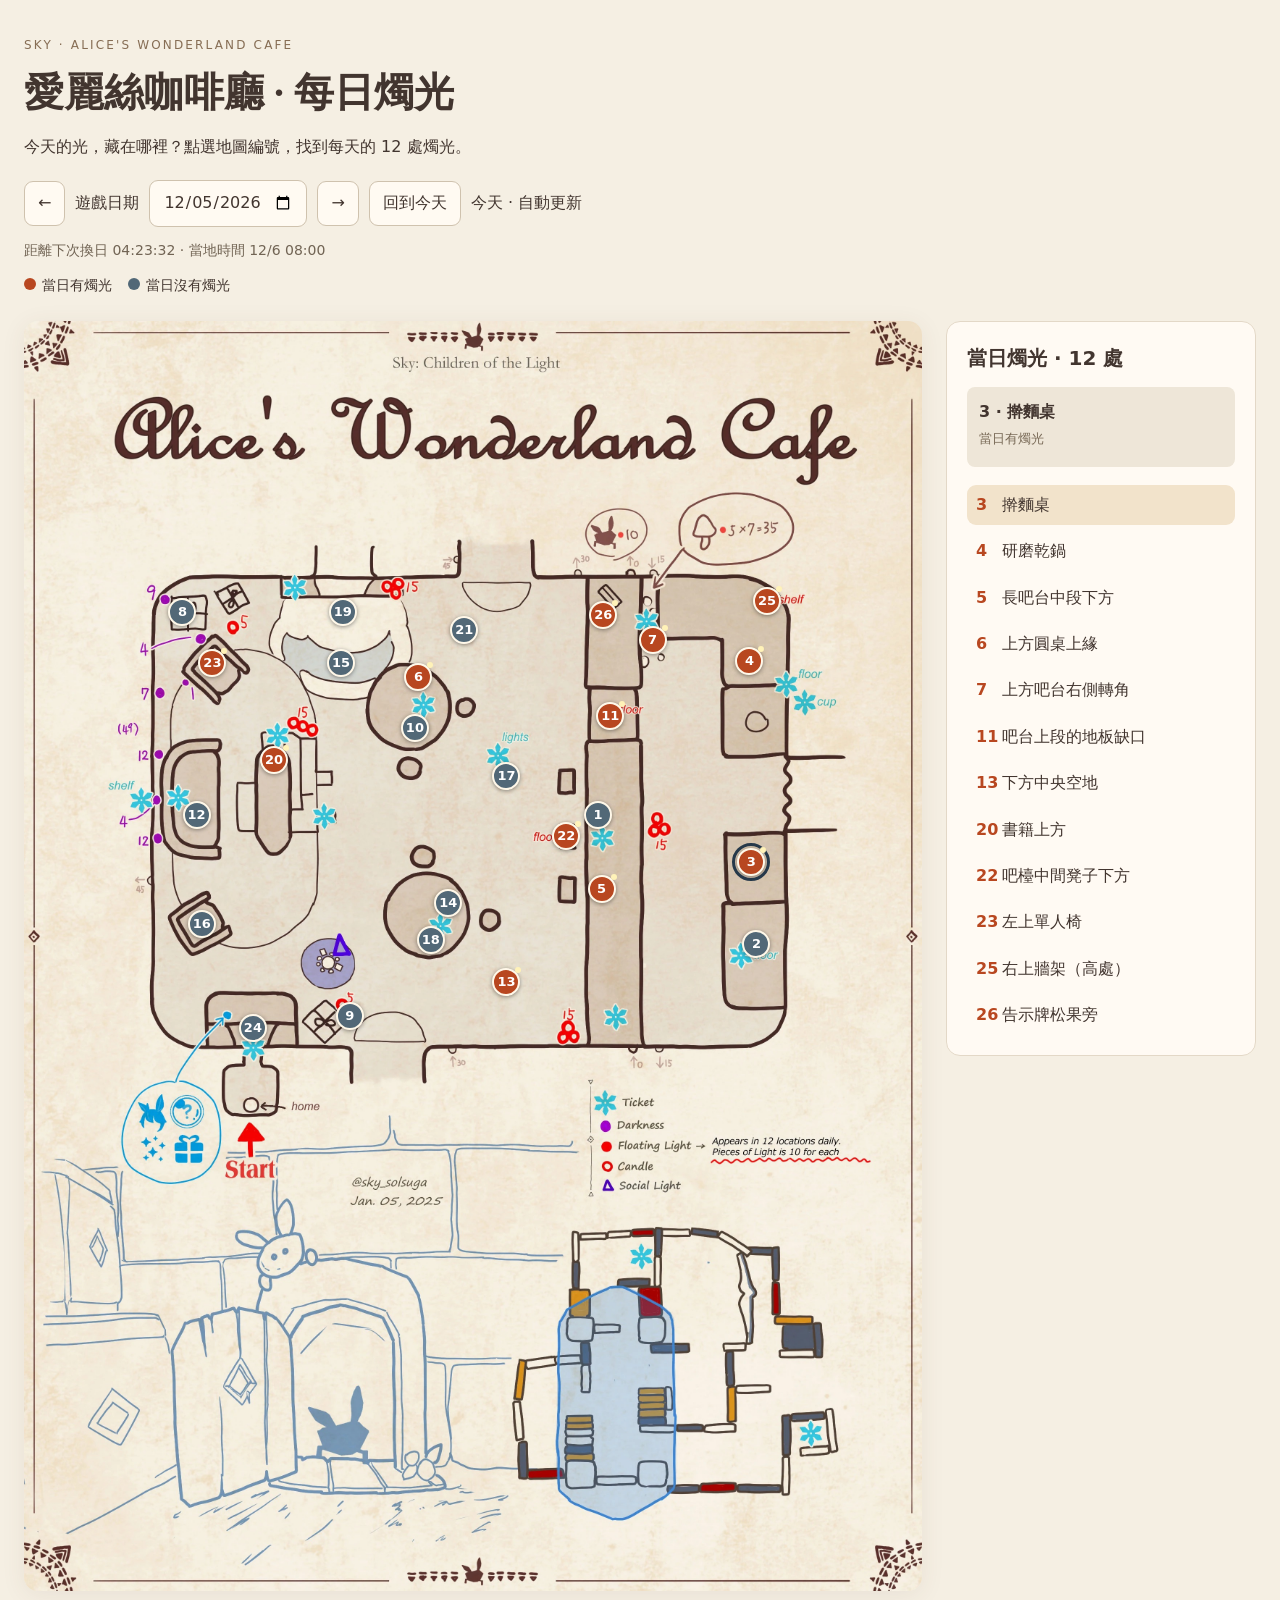
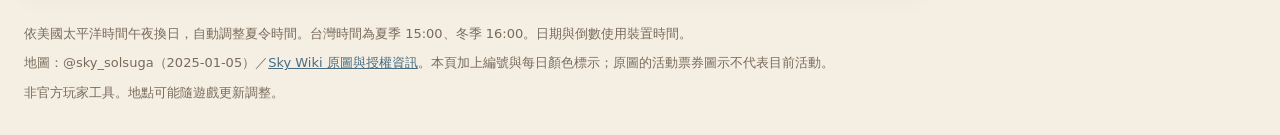
==== index.html @ b9250e4a "feat: create standalone public daily candle website Co-authored-by: Codex <codex@openai.com>" ====
<!doctype html>
<html lang="zh-Hant"><head><meta charset="utf-8"><meta name="viewport" content="width=device-width,initial-scale=1"><meta name="theme-color" content="#f5efe3"><meta name="description" content="查看光遇愛麗絲咖啡廳每天的燭光位置，依遊戲換日自動更新。"><title>愛麗絲咖啡廳 · 每日燭光</title>
<style>
:root{color-scheme:light;--ink:#42352f;--orange:#b84720;--muted:#526877}*{box-sizing:border-box}body{margin:0;background:#f5efe3;color:var(--ink);font:16px/1.65 system-ui,-apple-system,sans-serif}header,main,footer{max-width:1320px;margin:auto;padding:24px}header{padding-top:36px}.eyebrow{letter-spacing:.18em;font-size:12px;color:#866d54}h1{font-family:Georgia,serif;font-size:clamp(26px,4vw,40px);margin:4px 0 8px}p{margin:8px 0}.toolbar{display:flex;flex-wrap:wrap;gap:10px;align-items:center;margin-top:20px}button,input{font:inherit}button{cursor:pointer}button,input[type=date]{border:1px solid #cfc2ae;border-radius:9px;background:#fffaf2;color:var(--ink);padding:8px 13px}button:hover{background:#f0e3ca}button:focus-visible,input:focus-visible{outline:3px solid #2878a4;outline-offset:3px}.clock{font-size:14px;color:#716454;margin-top:12px}main{display:grid;grid-template-columns:minmax(0,1fr) 310px;gap:24px;padding-top:0}.map{position:relative;align-self:start;border-radius:14px;overflow:hidden;box-shadow:0 4px 25px #57422d14}.map img{display:block;width:100%}.pin{position:absolute;transform:translate(-50%,-50%);border:2px solid #fff8e9;border-radius:50%;width:28px;height:28px;padding:0;background:var(--muted);color:white;font-size:13px;font-weight:750;box-shadow:0 1px 4px #0006;line-height:24px}.pin.on{background:var(--orange)}.pin.on:hover{background:#8c3517}.pin:not(.on):hover{background:#344c5c}.pin.focused{outline:3px solid #26394a;outline-offset:2px;z-index:2}.pin.on::after{content:'';position:absolute;width:6px;height:6px;background:#fff2b8;border-radius:50%;top:-3px;right:-3px}.legend{display:flex;gap:16px;flex-wrap:wrap;font-size:14px;margin-top:12px}.dot{display:inline-block;width:12px;height:12px;border-radius:50%;margin-right:6px;background:var(--muted)}.dot.on{background:var(--orange)}aside{align-self:start;position:sticky;top:16px;background:#fffaf3;border:1px solid #e3d8c7;border-radius:14px;padding:20px}h2{font-size:20px;margin:0 0 12px}#detail{background:#eee6d8;padding:12px;border-radius:8px;margin-bottom:18px;min-height:80px}#detail strong{display:block}#detail span,.small{font-size:13px;color:#786956}.locations{display:grid;gap:6px}.locations button{text-align:left;border-color:transparent;background:transparent;padding:6px 8px}.locations button:hover,.locations button.chosen{background:#f2e3cb}.badge{display:inline-block;min-width:26px;color:var(--orange);font-weight:700}footer{font-size:13px;color:#796b5b;padding-top:0}a{color:#486c80}noscript{display:block;padding:24px}@media(max-width:760px){header,main,footer{padding-left:14px;padding-right:14px}main{grid-template-columns:1fr}aside{position:static}.locations{grid-template-columns:1fr 1fr}.pin{width:24px;height:24px;font-size:11px;line-height:20px}.toolbar{gap:7px}.toolbar button{padding:8px 10px}}
</style></head><body><header><div class="eyebrow">SKY · ALICE'S WONDERLAND CAFE</div><h1>愛麗絲咖啡廳 · 每日燭光</h1><p>今天的光，藏在哪裡？點選地圖編號，找到每天的 12 處燭光。</p>
<div class="toolbar"><button id="prev" aria-label="前一天">←</button><label for="date">遊戲日期</label><input type="date" id="date" min="2025-01-01" max="2099-12-31"><button id="next" aria-label="後一天">→</button><button id="today">回到今天</button><span id="mode"></span></div><div class="clock" id="clock" role="timer"></div><div class="legend"><span><i class="dot on"></i>當日有燭光</span><span><i class="dot"></i>當日沒有燭光</span></div></header>
<noscript>請啟用 JavaScript，以查看日期與當日燭光位置。</noscript><main><div class="map" id="map"><img src="[data-uri]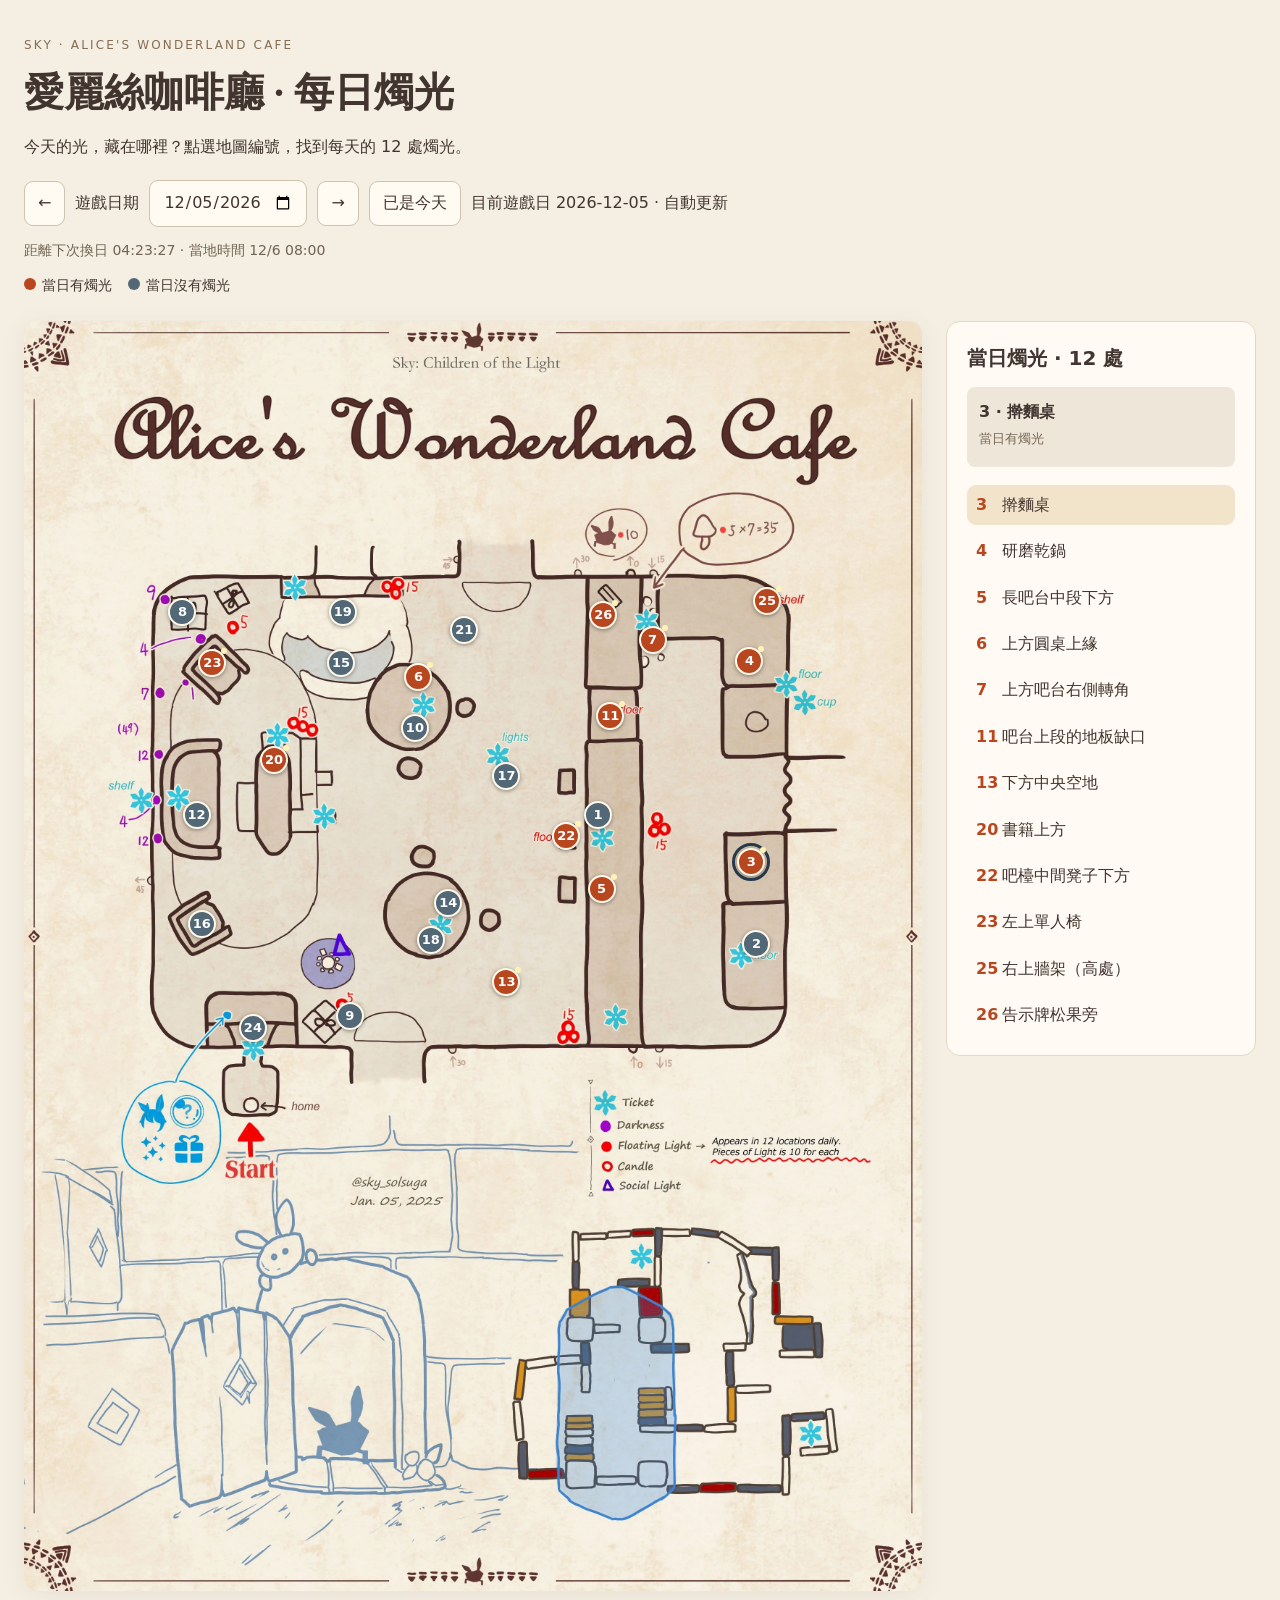
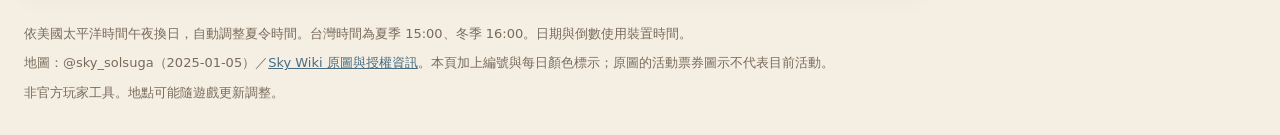
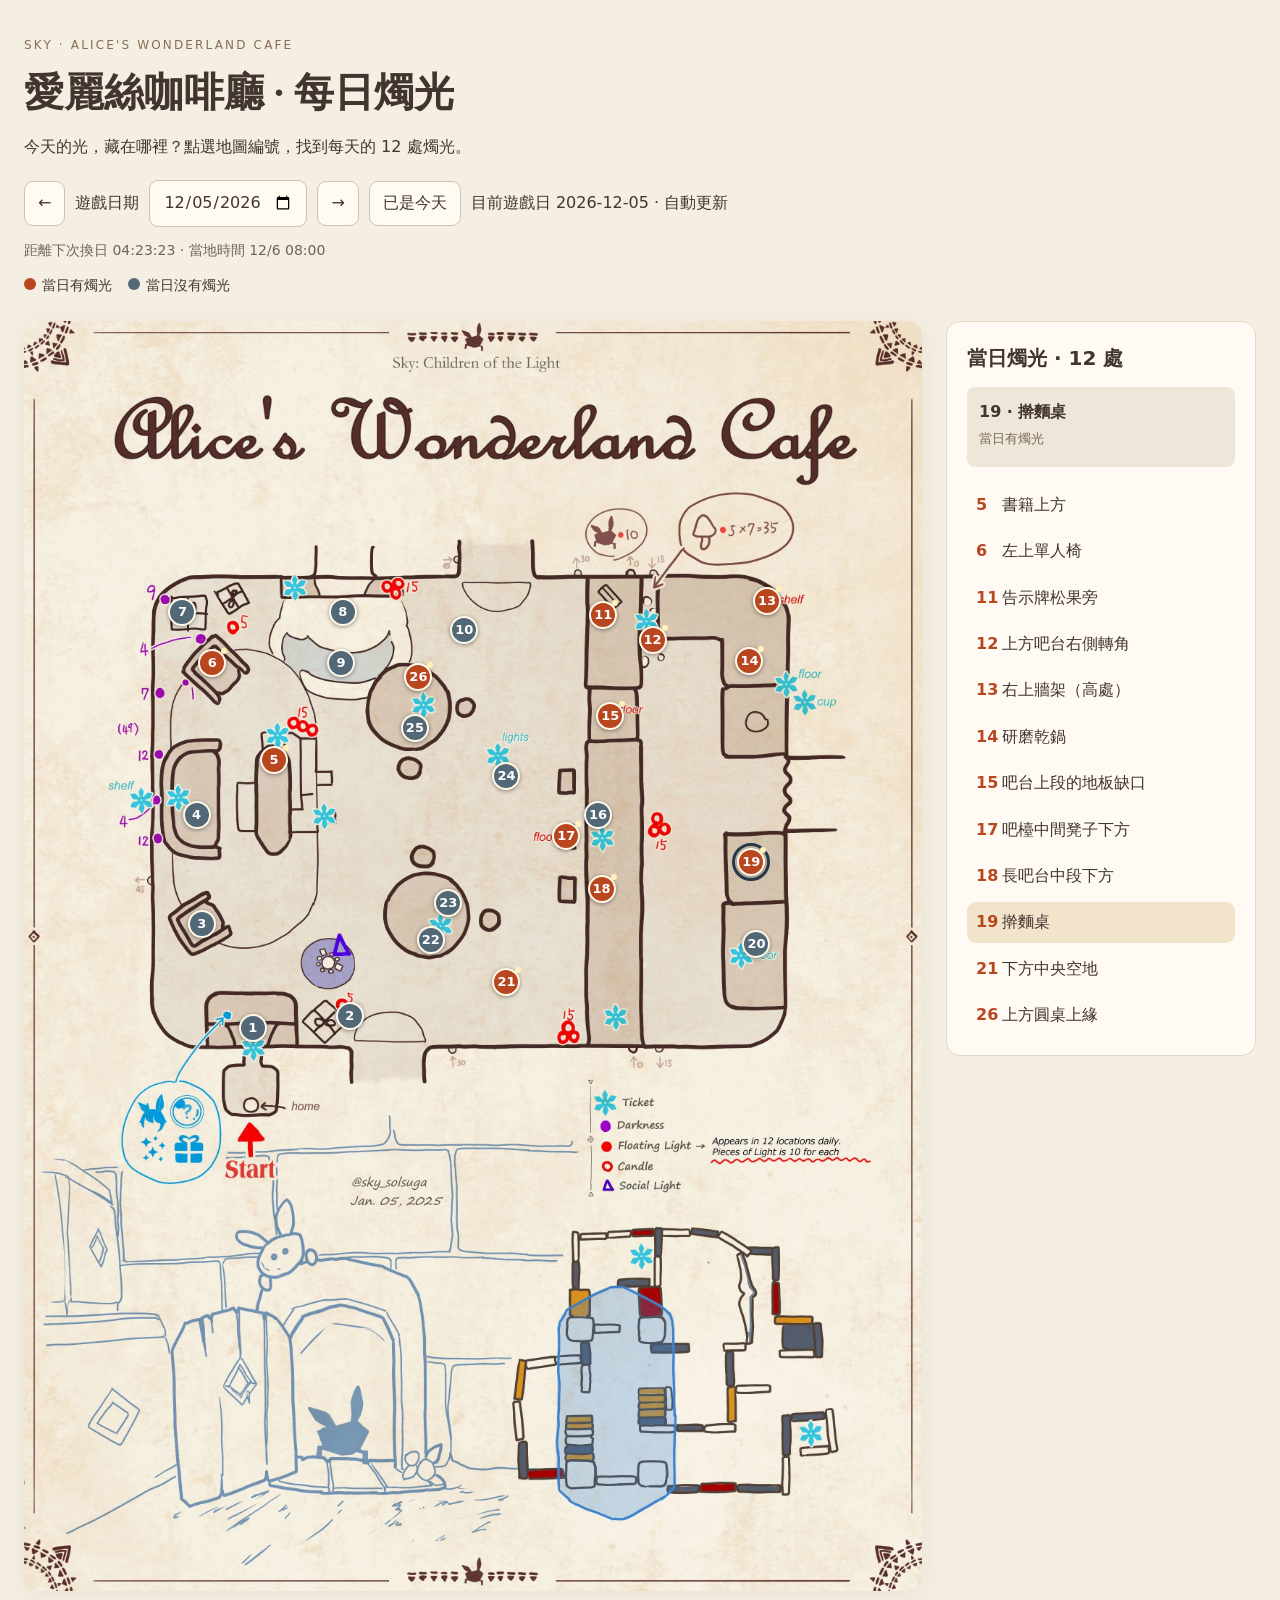
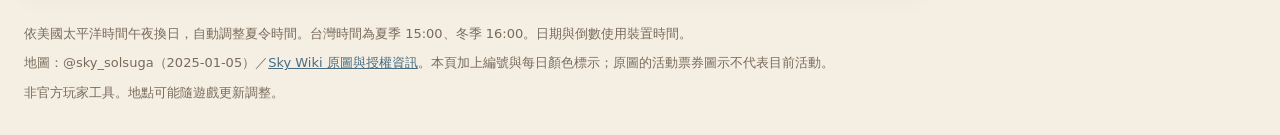
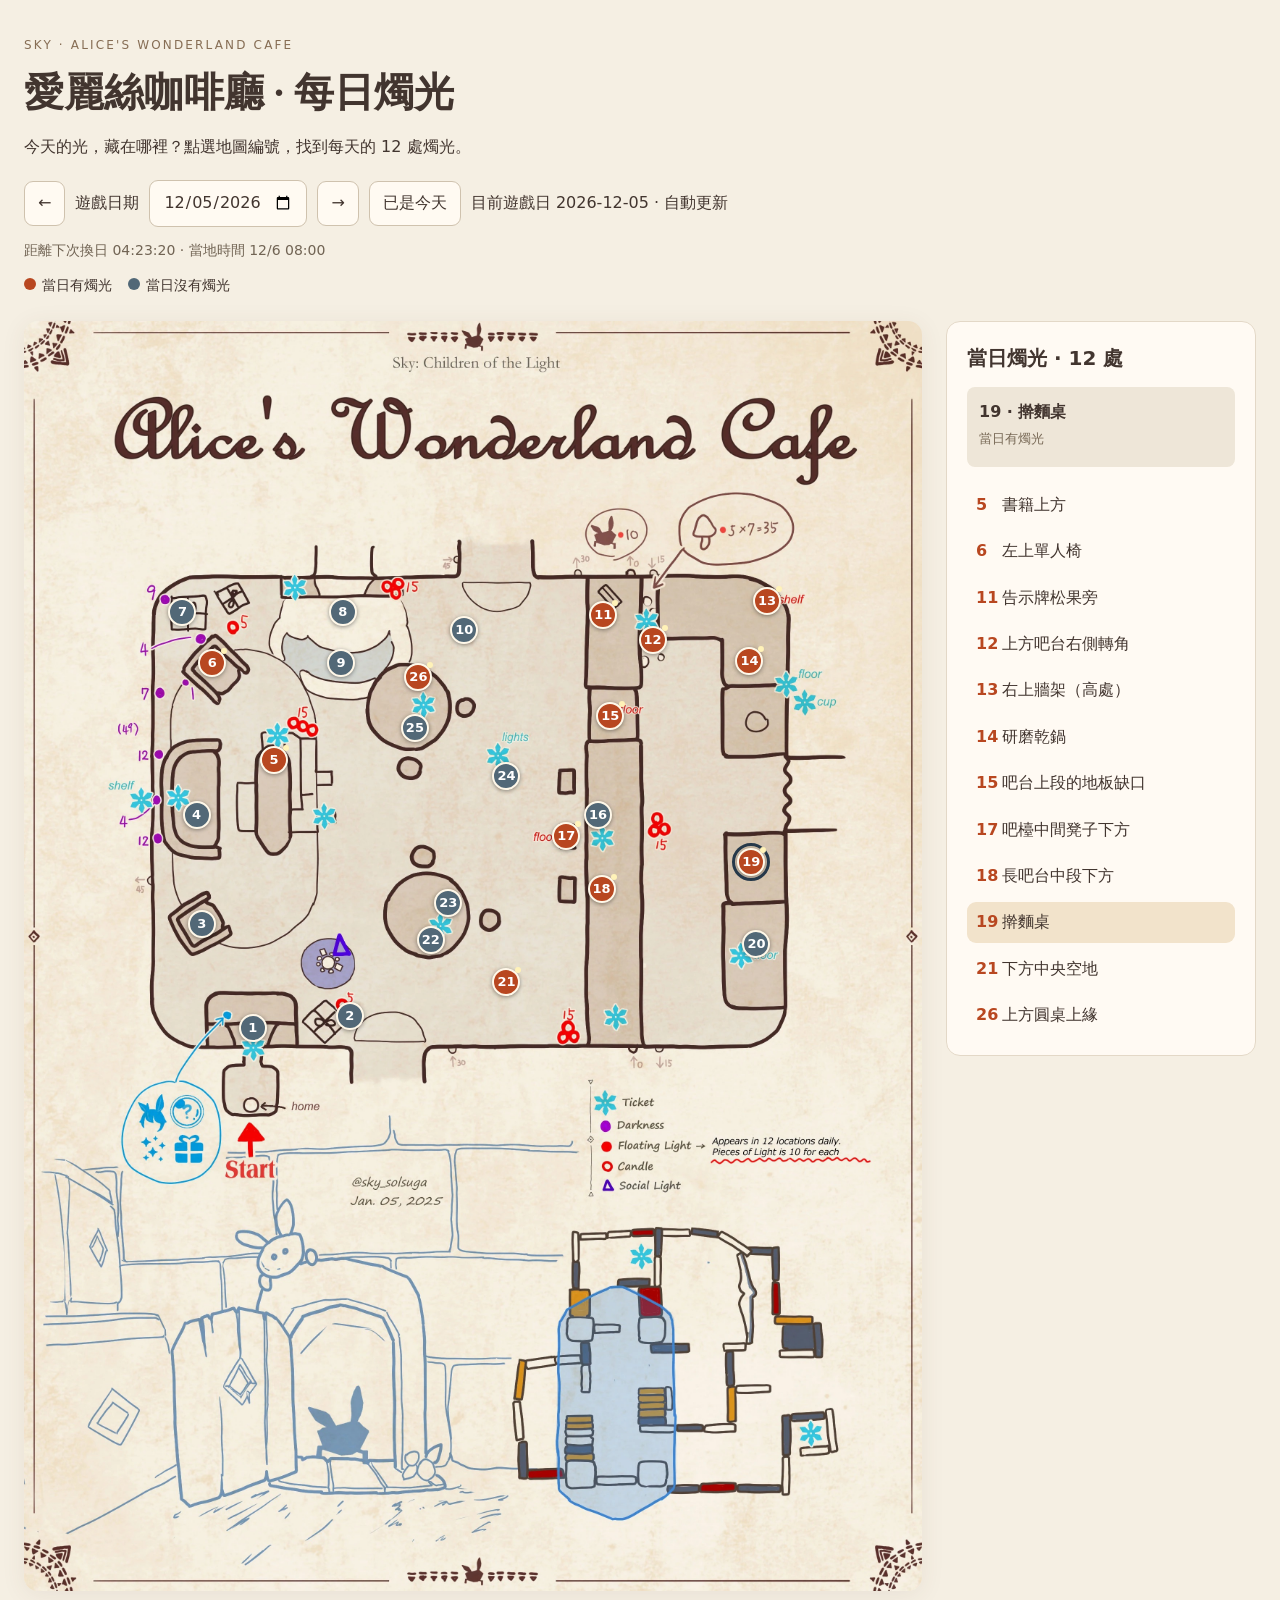
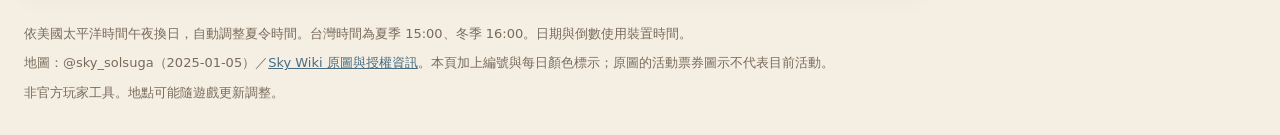
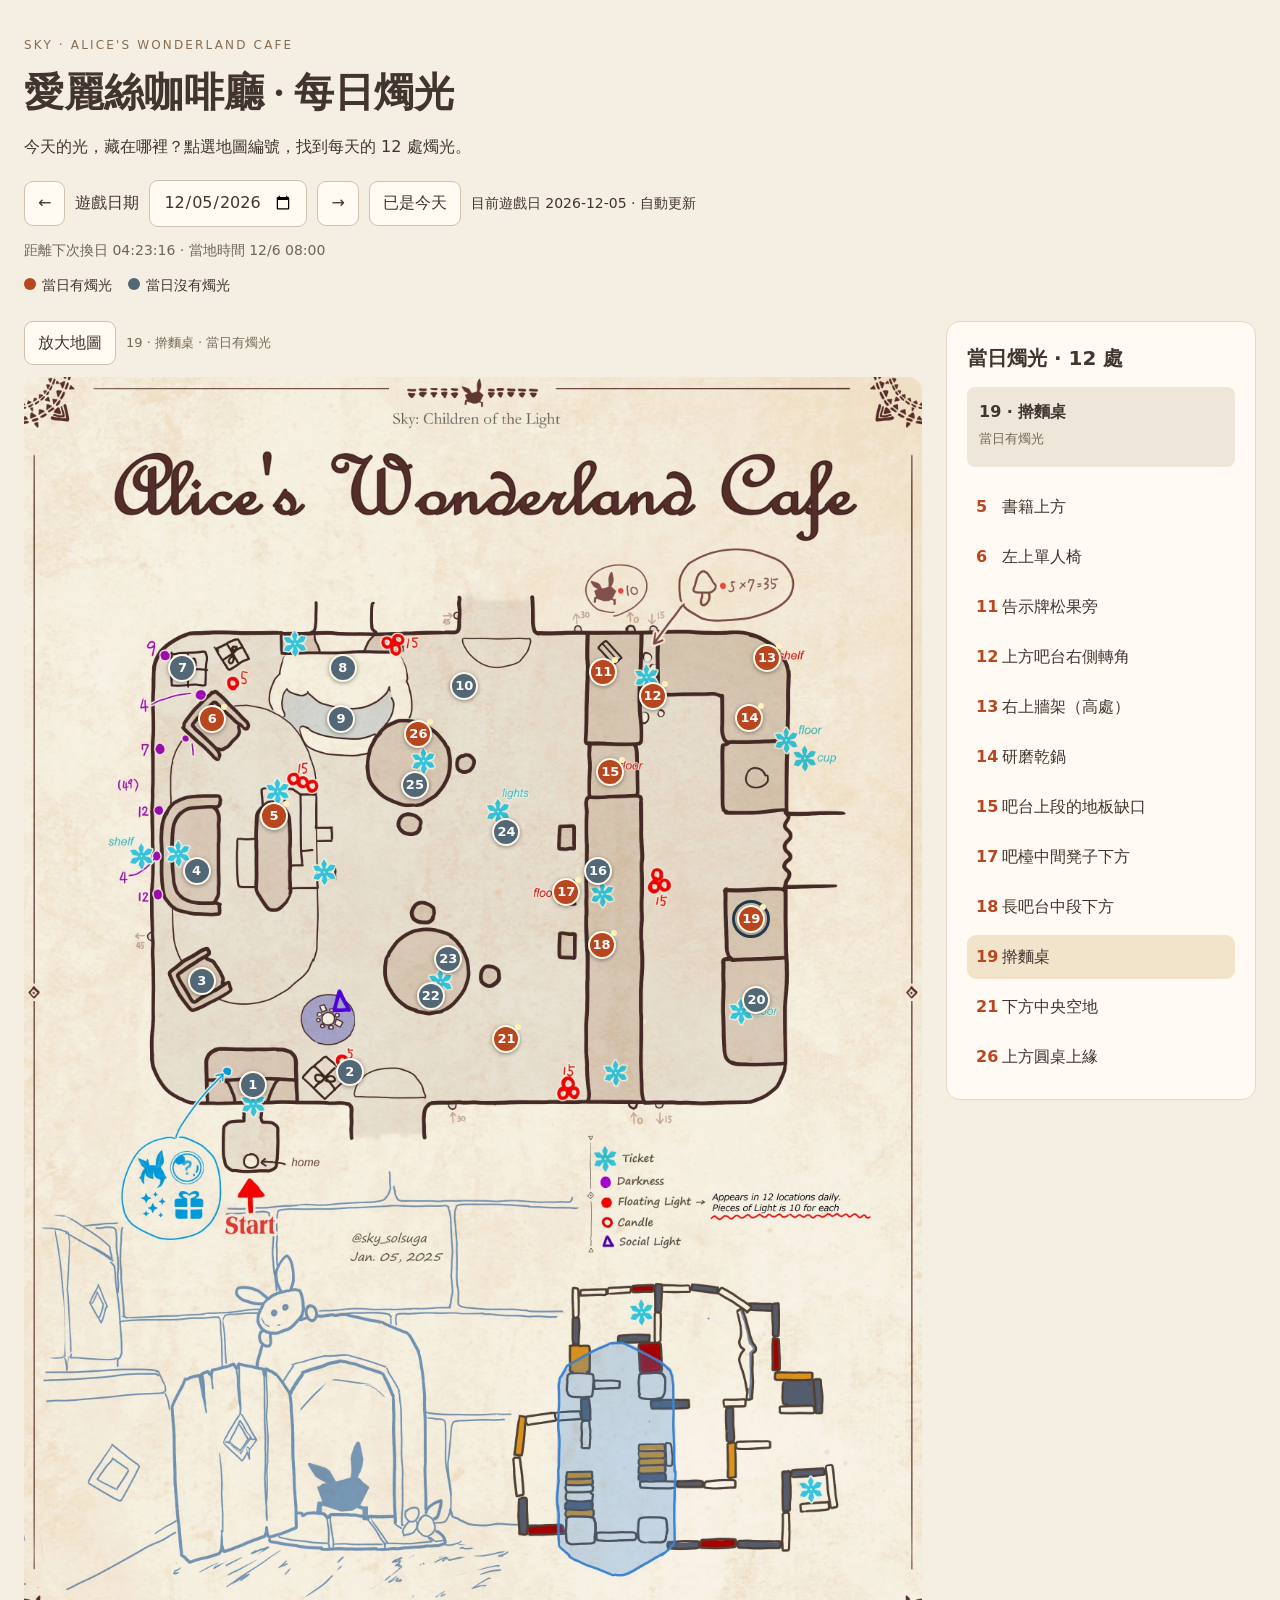
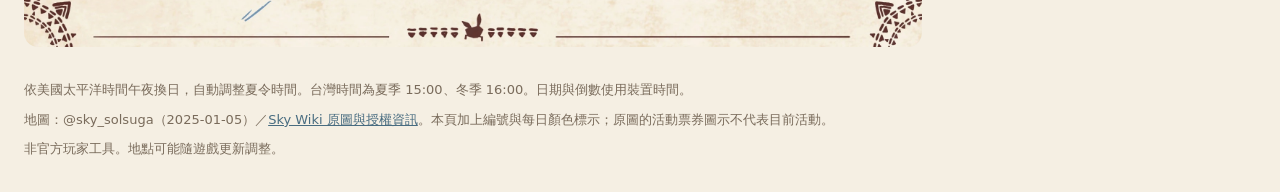
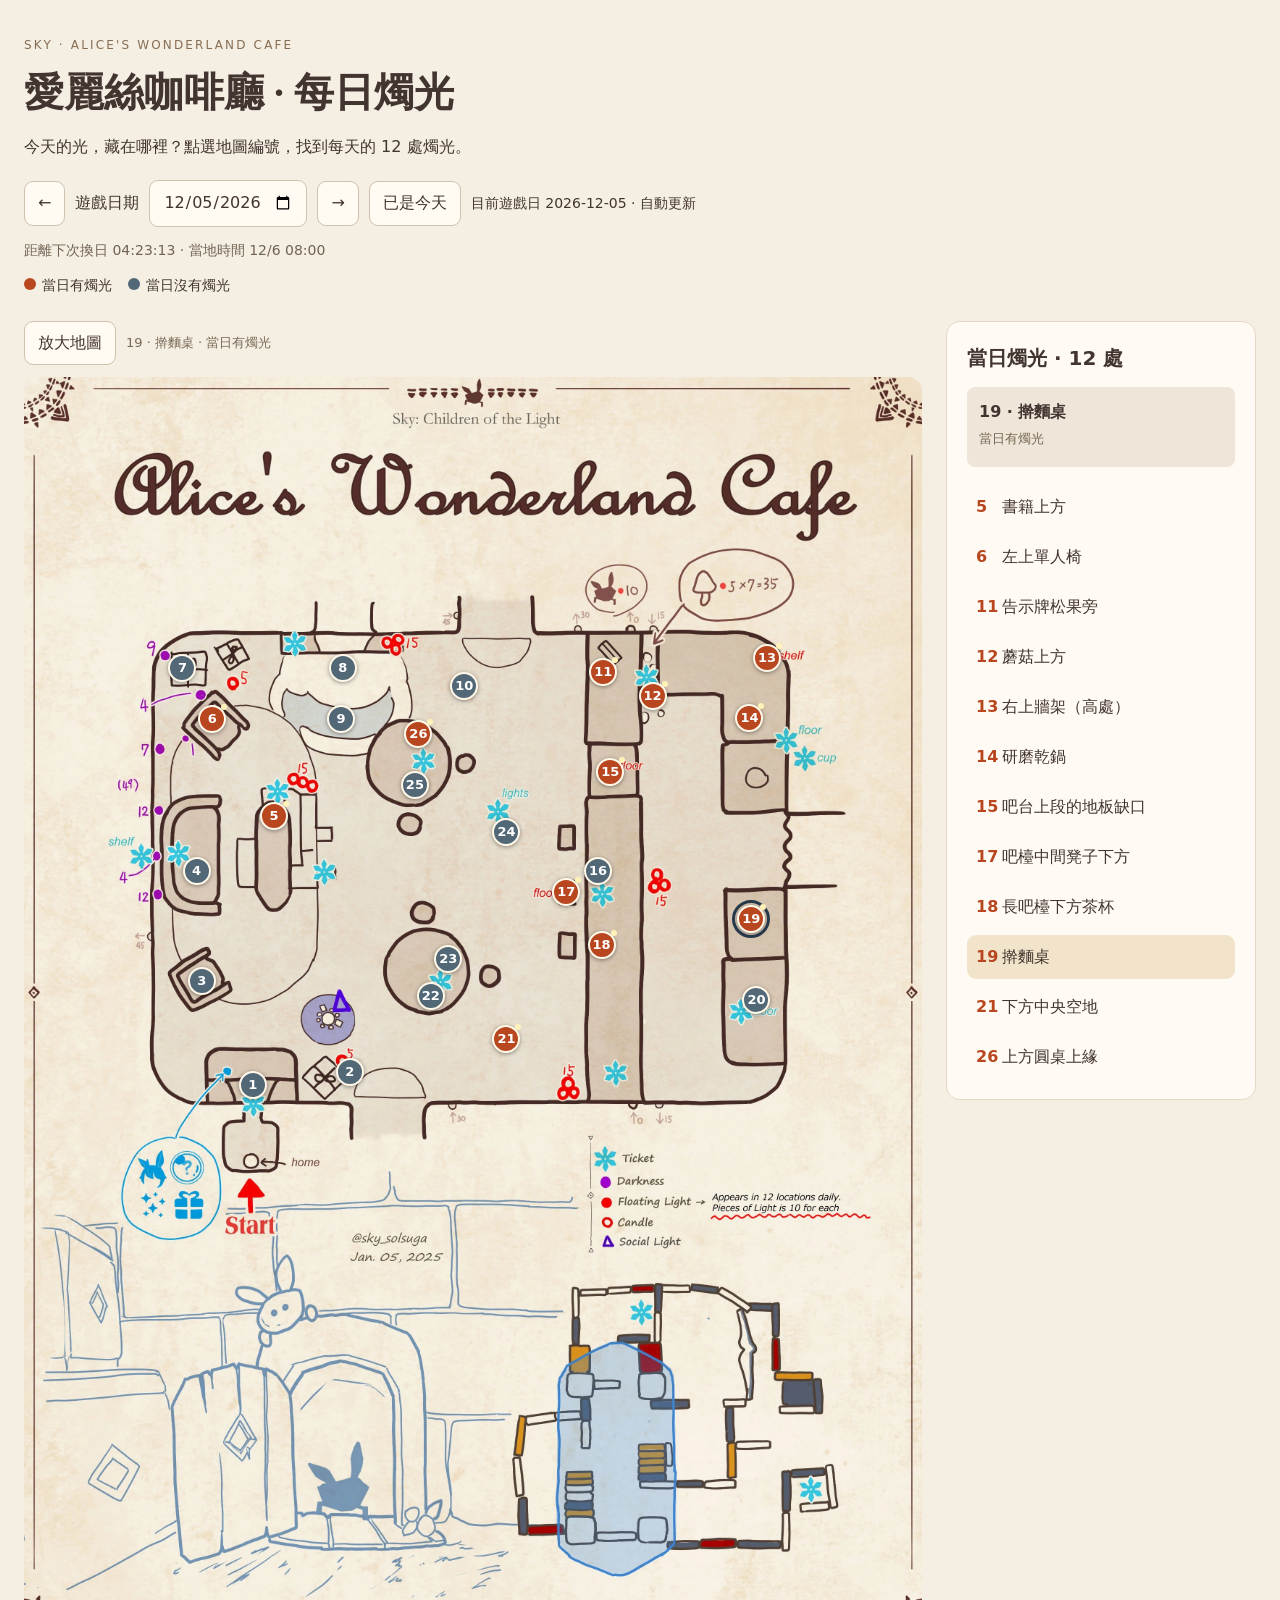
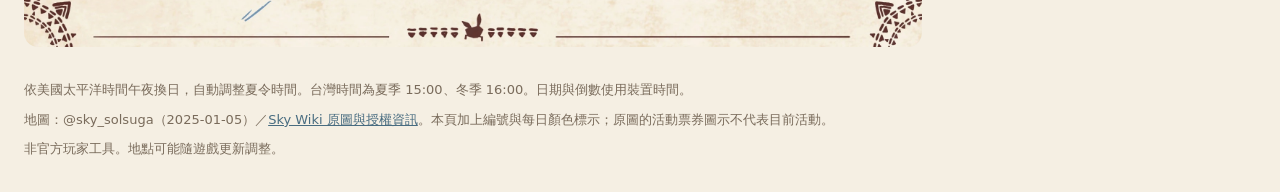
